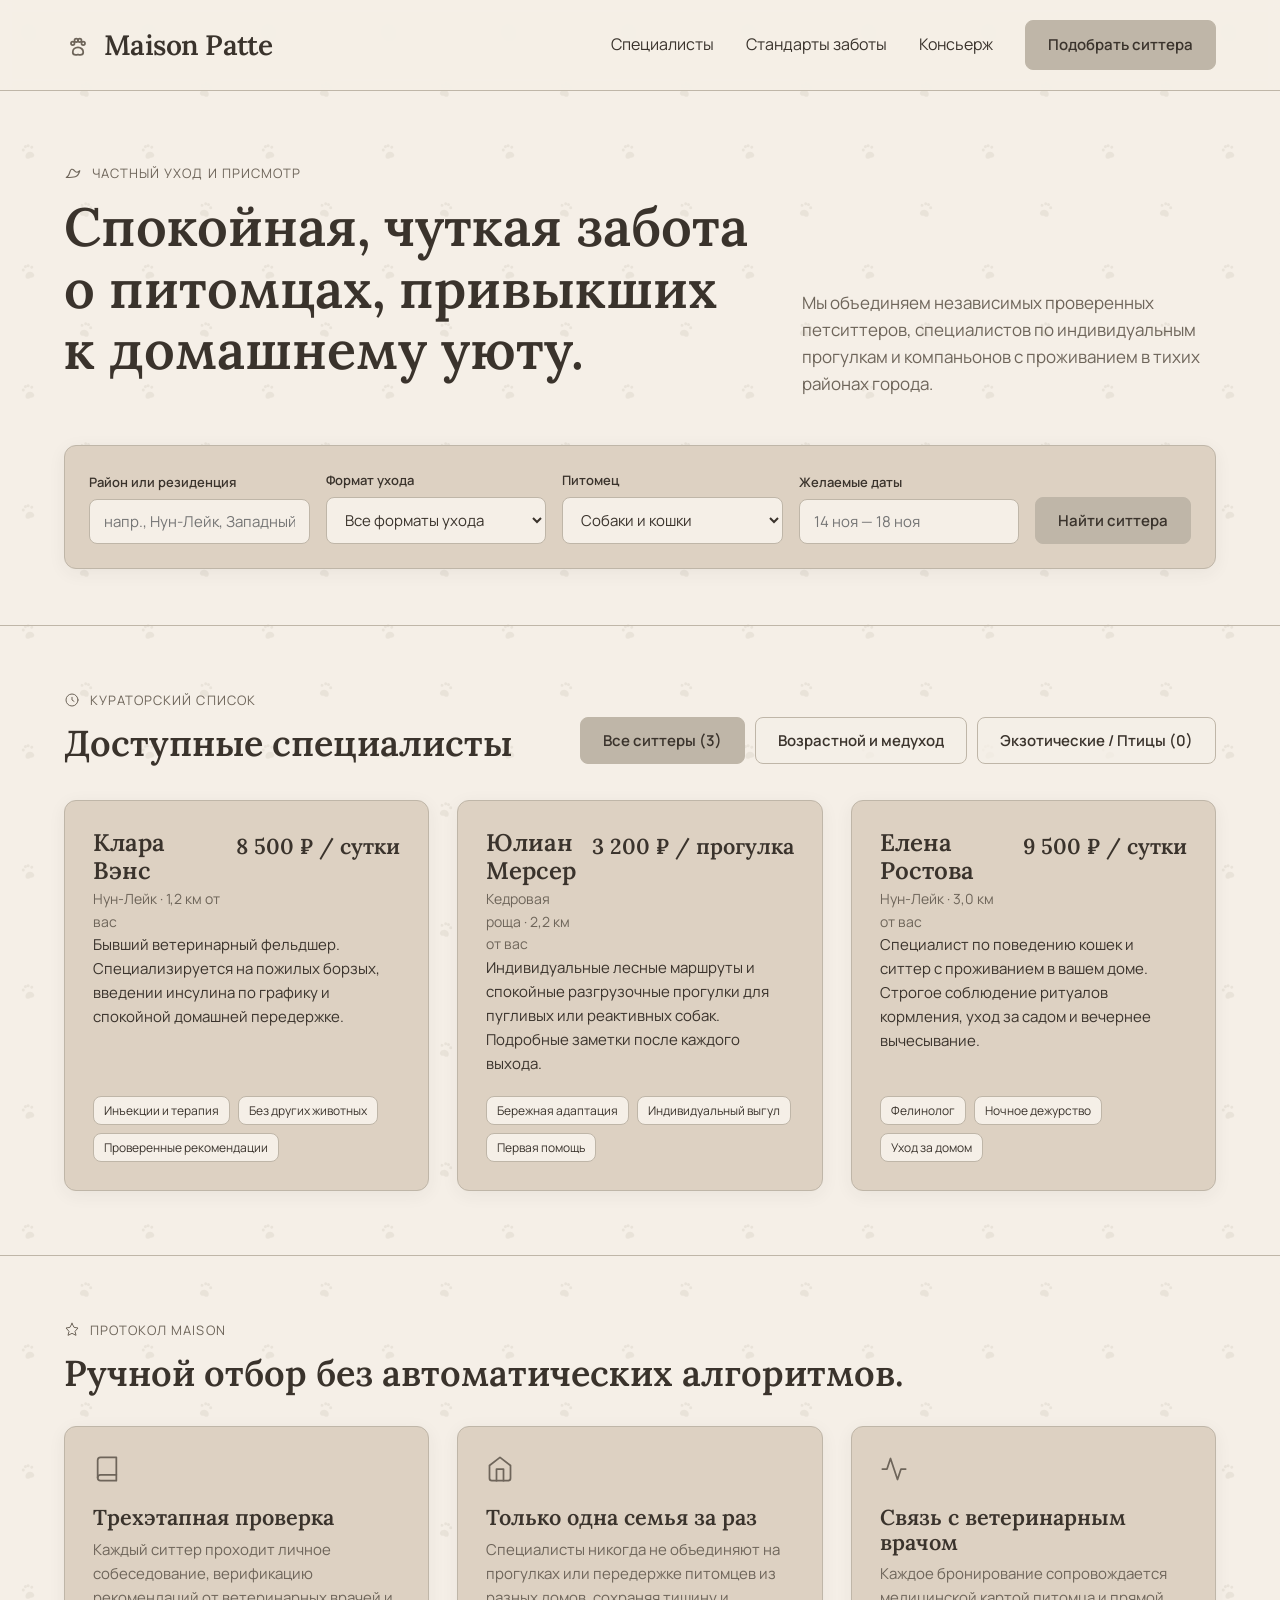
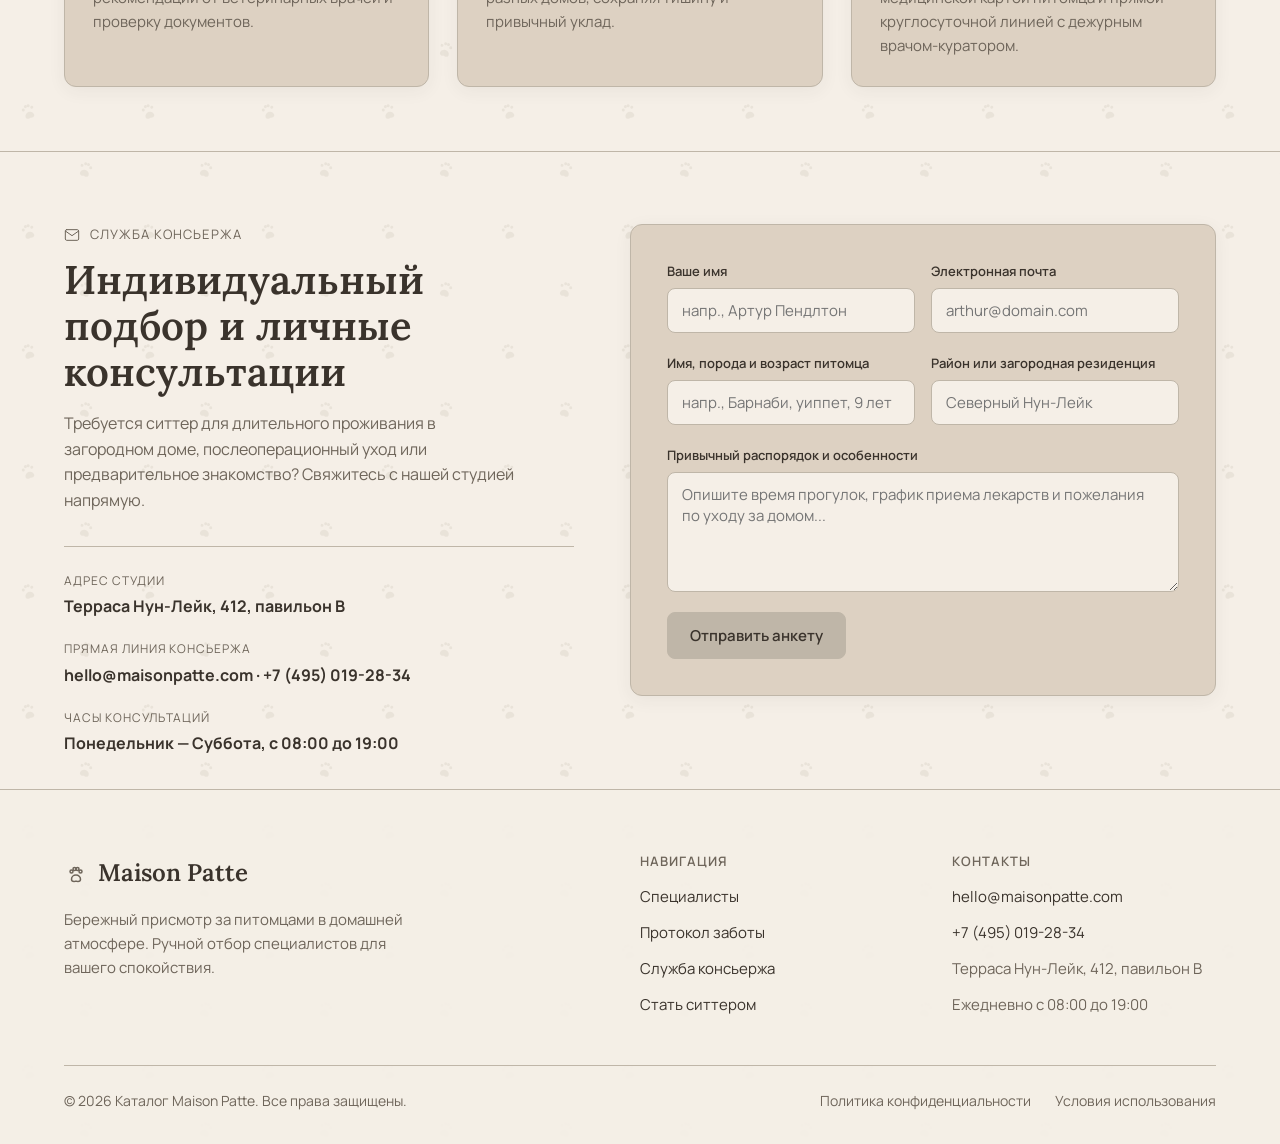
==== site_html.html @ e4f3e7a9 "Изменение цветовой палитры и стиля" ====
<!DOCTYPE html>
<html lang="ru">
<head>
  <meta charset="UTF-8" />
  <meta name="viewport" content="width=device-width, initial-scale=1.0" />
  <title>Maison Patte — Кураторский каталог петситтеров</title>
  <link rel="preconnect" href="https://fonts.googleapis.com">
  <link rel="preconnect" href="https://fonts.gstatic.com" crossorigin>
  <link href="https://fonts.googleapis.com/css2?family=Lora:ital,wght@0,500;0,600;1,400&family=Manrope:wght@400;500;600&display=swap" rel="stylesheet">
  <link rel="stylesheet" href="site_css.css">
</head>
<body>

  <header class="site-header">
    <div class="container nav-wrapper">
      <a href="#" class="brand">
        <svg width="28" height="28" viewBox="0 0 24 24" class="line-icon">
          <path d="M12 14c-2.5 0-4.5 1.8-4.5 4.2 0 1.5 1.2 2.3 2.6 2.3 1 0 1.9-.4 1.9-.4s.9.4 1.9.4c1.4 0 2.6-.8 2.6-2.3C16.5 15.8 14.5 14 12 14z"/>
          <circle cx="7.5" cy="10.5" r="1.5"/>
          <circle cx="10.5" cy="8" r="1.5"/>
          <circle cx="13.5" cy="8" r="1.5"/>
          <circle cx="16.5" cy="10.5" r="1.5"/>
        </svg>
        Maison Patte
      </a>
      <nav>
        <ul class="nav-links">
          <li><a href="#directory">Специалисты</a></li>
          <li><a href="#standards">Стандарты заботы</a></li>
          <li><a href="#contact">Консьерж</a></li>
          <li><a href="#contact" class="btn">Подобрать ситтера</a></li>
        </ul>
      </nav>
    </div>
  </header>

  <main>
    <section class="hero">
      <div class="container">
        <div class="hero-grid">
          <div>
            <div class="section-eyebrow">
              <svg width="18" height="18" viewBox="0 0 24 24" class="line-icon">
                <path d="M3 18c2-1 4-4 5-8 1-3 3-4 5-2 1 1 2 3 4 3 2 0 3-1 4-2-1 4-3 7-6 8-3 1-7 1-12 1z"/>
              </svg>
              Частный уход и присмотр
            </div>
            <h1>Спокойная, чуткая забота о питомцах, привыкших к домашнему уюту.</h1>
          </div>
          <p>
            Мы объединяем независимых проверенных петситтеров, специалистов по индивидуальным прогулкам и компаньонов с проживанием в тихих районах города.
          </p>
        </div>

        <form class="search-bar" onsubmit="event.preventDefault();">
          <div class="field-group">
            <label for="location">Район или резиденция</label>
            <input type="text" id="location" class="input-control" placeholder="напр., Нун-Лейк, Западный квартал" />
          </div>
          <div class="field-group">
            <label for="service">Формат ухода</label>
            <select id="service" class="input-control">
              <option value="all">Все форматы ухода</option>
              <option value="overnight">Проживание на дому</option>
              <option value="botanical">Индивидуальные прогулки в парках</option>
              <option value="feline">Уход за кошками и дневные визиты</option>
            </select>
          </div>
          <div class="field-group">
            <label for="companion">Питомец</label>
            <select id="companion" class="input-control">
              <option value="all">Собаки и кошки</option>
              <option value="dog">Только собаки</option>
              <option value="cat">Только кошки</option>
              <option value="senior">Пожилые / Особый уход</option>
            </select>
          </div>
          <div class="field-group">
            <label for="dates">Желаемые даты</label>
            <input type="text" id="dates" class="input-control" placeholder="14 ноя — 18 ноя" />
          </div>
          <button type="button" class="btn" onclick="filterSitters('all')">Найти ситтера</button>
        </form>
      </div>
    </section>

    <section id="directory" class="directory-section">
      <div class="container">
        <div class="directory-header">
          <div>
            <div class="section-eyebrow">
              <svg width="16" height="16" viewBox="0 0 24 24" class="line-icon">
                <circle cx="12" cy="12" r="9"/>
                <path d="M12 8v4l3 2"/>
              </svg>
              Кураторский список
            </div>
            <h2>Доступные специалисты</h2>
          </div>
          <div class="filter-group">
            <button class="btn" onclick="filterSitters('all')">Все ситтеры (3)</button>
            <button class="btn btn-outline" onclick="filterSitters('senior')">Возрастной и медуход</button>
            <button class="btn btn-outline" onclick="filterSitters('empty')">Экзотические / Птицы (0)</button>
          </div>
        </div>

        <div id="sitter-list" class="sitter-grid">
          <article class="sitter-card" data-category="senior">
            <div>
              <div class="sitter-meta">
                <div class="sitter-title">
                  <h3>Клара Вэнс</h3>
                  <div class="sitter-location">Нун-Лейк · 1,2 км от вас</div>
                </div>
                <span class="price-tag">8 500 ₽ / сутки</span>
              </div>
              <p class="sitter-bio">
                Бывший ветеринарный фельдшер. Специализируется на пожилых борзых, введении инсулина по графику и спокойной домашней передержке.
              </p>
            </div>
            <div>
              <ul class="tag-list">
                <li class="tag">Инъекции и терапия</li>
                <li class="tag">Без других животных</li>
                <li class="tag">Проверенные рекомендации</li>
              </ul>
            </div>
          </article>

          <article class="sitter-card" data-category="standard">
            <div>
              <div class="sitter-meta">
                <div class="sitter-title">
                  <h3>Юлиан Мерсер</h3>
                  <div class="sitter-location">Кедровая роща · 2,2 км от вас</div>
                </div>
                <span class="price-tag">3 200 ₽ / прогулка</span>
              </div>
              <p class="sitter-bio">
                Индивидуальные лесные маршруты и спокойные разгрузочные прогулки для пугливых или реактивных собак. Подробные заметки после каждого выхода.
              </p>
            </div>
            <div>
              <ul class="tag-list">
                <li class="tag">Бережная адаптация</li>
                <li class="tag">Индивидуальный выгул</li>
                <li class="tag">Первая помощь</li>
              </ul>
            </div>
          </article>

          <article class="sitter-card" data-category="senior">
            <div>
              <div class="sitter-meta">
                <div class="sitter-title">
                  <h3>Елена Ростова</h3>
                  <div class="sitter-location">Нун-Лейк · 3,0 км от вас</div>
                </div>
                <span class="price-tag">9 500 ₽ / сутки</span>
              </div>
              <p class="sitter-bio">
                Специалист по поведению кошек и ситтер с проживанием в вашем доме. Строгое соблюдение ритуалов кормления, уход за садом и вечернее вычесывание.
              </p>
            </div>
            <div>
              <ul class="tag-list">
                <li class="tag">Фелинолог</li>
                <li class="tag">Ночное дежурство</li>
                <li class="tag">Уход за домом</li>
              </ul>
            </div>
          </article>
        </div>

        <div id="empty-state" class="empty-state">
          <svg width="64" height="64" viewBox="0 0 64 64" class="line-icon">
            <path d="M12 48c6-1 10-6 12-14 2-7 6-10 11-7 3 2 5 7 9 7 4 0 6-3 8-6-2 9-6 16-14 19-6 2-15 1-26 1z"/>
            <circle cx="44" cy="20" r="2"/>
          </svg>
          <h3>По выбранным критериям специалистов не найдено</h3>
          <p>В данный момент в вашем районе нет свободных ситтеров, специализирующихся на экзотических животных или птицах.</p>
          <button class="btn" onclick="filterSitters('all')">Сбросить фильтры каталога</button>
        </div>
      </div>
    </section>

    <section id="standards" class="editorial-section">
      <div class="container">
        <div class="section-eyebrow">
          <svg width="16" height="16" viewBox="0 0 24 24" class="line-icon">
            <path d="M12 2L15 8L21 9L16.5 14L18 20L12 17L6 20L7.5 14L3 9L9 8L12 2Z"/>
          </svg>
          Протокол Maison
        </div>
        <h2>Ручной отбор без автоматических алгоритмов.</h2>

        <div class="editorial-grid">
          <div class="editorial-card">
            <svg width="28" height="28" viewBox="0 0 24 24" class="line-icon">
              <path d="M4 19.5A2.5 2.5 0 0 1 6.5 17H20"/>
              <path d="M6.5 2H20v20H6.5A2.5 2.5 0 0 1 4 19.5v-15A2.5 2.5 0 0 1 6.5 2z"/>
            </svg>
            <h3>Трехэтапная проверка</h3>
            <p>Каждый ситтер проходит личное собеседование, верификацию рекомендаций от ветеринарных врачей и проверку документов.</p>
          </div>
          <div class="editorial-card">
            <svg width="28" height="28" viewBox="0 0 24 24" class="line-icon">
              <path d="M3 9l9-7 9 7v11a2 2 0 0 1-2 2H5a2 2 0 0 1-2-2z"/>
              <polyline points="9 22 9 12 15 12 15 22"/>
            </svg>
            <h3>Только одна семья за раз</h3>
            <p>Специалисты никогда не объединяют на прогулках или передержке питомцев из разных домов, сохраняя тишину и привычный уклад.</p>
          </div>
          <div class="editorial-card">
            <svg width="28" height="28" viewBox="0 0 24 24" class="line-icon">
              <path d="M22 12h-4l-3 9L9 3l-3 9H2"/>
            </svg>
            <h3>Связь с ветеринарным врачом</h3>
            <p>Каждое бронирование сопровождается медицинской картой питомца и прямой круглосуточной линией с дежурным врачом-куратором.</p>
          </div>
        </div>
      </div>
    </section>

    <section id="contact" class="contact-section">
      <div class="container contact-grid">
        <div class="contact-info">
          <div class="section-eyebrow">
            <svg width="16" height="16" viewBox="0 0 24 24" class="line-icon">
              <path d="M4 4h16c1.1 0 2 .9 2 2v12c0 1.1-.9 2-2 2H4c-1.1 0-2-.9-2-2V6c0-1.1.9-2 2-2z"/>
              <polyline points="22,6 12,13 2,6"/>
            </svg>
            Служба консьержа
          </div>
          <h2>Индивидуальный подбор и личные консультации</h2>
          <p>
            Требуется ситтер для длительного проживания в загородном доме, послеоперационный уход или предварительное знакомство? Свяжитесь с нашей студией напрямую.
          </p>

          <div class="contact-details">
            <div class="detail-item">
              <span>Адрес студии</span>
              <strong>Терраса Нун-Лейк, 412, павильон B</strong>
            </div>
            <div class="detail-item">
              <span>Прямая линия консьержа</span>
              <strong>hello@maisonpatte.com · +7 (495) 019-28-34</strong>
            </div>
            <div class="detail-item">
              <span>Часы консультаций</span>
              <strong>Понедельник — Суббота, с 08:00 до 19:00</strong>
            </div>
          </div>
        </div>

        <form class="contact-form" onsubmit="event.preventDefault();">
          <div class="form-row">
            <div class="field-group">
              <label for="name">Ваше имя</label>
              <input type="text" id="name" class="input-control" placeholder="напр., Артур Пендлтон" required />
            </div>
            <div class="field-group">
              <label for="email">Электронная почта</label>
              <input type="email" id="email" class="input-control" placeholder="arthur@domain.com" required />
            </div>
          </div>

          <div class="form-row">
            <div class="field-group">
              <label for="pet-profile">Имя, порода и возраст питомца</label>
              <input type="text" id="pet-profile" class="input-control" placeholder="напр., Барнаби, уиппет, 9 лет" />
            </div>
            <div class="field-group">
              <label for="district">Район или загородная резиденция</label>
              <input type="text" id="district" class="input-control" placeholder="Северный Нун-Лейк" />
            </div>
          </div>

          <div class="field-group">
            <label for="notes">Привычный распорядок и особенности</label>
            <textarea id="notes" class="input-control" placeholder="Опишите время прогулок, график приема лекарств и пожелания по уходу за домом..."></textarea>
          </div>

          <div>
            <button type="submit" class="btn">Отправить анкету</button>
          </div>
        </form>
      </div>
    </section>
  </main>

  <footer class="site-footer">
    <div class="container">
      <div class="footer-grid">
        <div class="footer-col">
          <div class="footer-brand">
            <svg viewBox="0 0 24 24" class="line-icon">
              <path d="M12 14c-2.5 0-4.5 1.8-4.5 4.2 0 1.5 1.2 2.3 2.6 2.3 1 0 1.9-.4 1.9-.4s.9.4 1.9.4c1.4 0 2.6-.8 2.6-2.3C16.5 15.8 14.5 14 12 14z"/>
              <circle cx="7.5" cy="10.5" r="1.5"/>
              <circle cx="10.5" cy="8" r="1.5"/>
              <circle cx="13.5" cy="8" r="1.5"/>
              <circle cx="16.5" cy="10.5" r="1.5"/>
            </svg>
            Maison Patte
          </div>
          <p>Бережный присмотр за питомцами в домашней атмосфере. Ручной отбор специалистов для вашего спокойствия.</p>
        </div>
        
        <div class="footer-col">
          <h4>Навигация</h4>
          <ul class="footer-links">
            <li><a href="#directory">Специалисты</a></li>
            <li><a href="#standards">Протокол заботы</a></li>
            <li><a href="#contact">Служба консьержа</a></li>
            <li><a href="#">Стать ситтером</a></li>
          </ul>
        </div>
        
        <div class="footer-col">
          <h4>Контакты</h4>
          <ul class="footer-links">
            <li><a href="mailto:hello@maisonpatte.com">hello@maisonpatte.com</a></li>
            <li><a href="tel:+74950192834">+7 (495) 019-28-34</a></li>
            <li>Терраса Нун-Лейк, 412, павильон B</li>
            <li>Ежедневно с 08:00 до 19:00</li>
          </ul>
        </div>
      </div>
      
      <div class="footer-bottom">
        <span>© 2026 Каталог Maison Patte. Все права защищены.</span>
        <div class="footer-legal">
          <a href="#">Политика конфиденциальности</a>
          <a href="#">Условия использования</a>
        </div>
      </div>
    </div>
  </footer>

  <script>
    function filterSitters(category) {
      const cards = document.querySelectorAll('.sitter-card');
      const grid = document.getElementById('sitter-list');
      const empty = document.getElementById('empty-state');

      if (category === 'empty') {
        grid.style.display = 'none';
        empty.style.display = 'block';
        return;
      }

      grid.style.display = 'grid';
      empty.style.display = 'none';

      cards.forEach(card => {
        if (category === 'all' || card.dataset.category === category) {
          card.style.display = 'flex';
        } else {
          card.style.display = 'none';
        }
      });
    }
  </script>
</body>
</html>
---- site_css.css ----
:root {
  --bg-primary: #F5EFE7;
  --bg-surface: #DDD1C2;
  --accent-primary: #BFB6A8;
  --accent-hover: #9E9485;
  --text-primary: #3A332C;
  --text-muted: #6E655A;
  --border-color: #BFB6A8;
  --border-subtle: 1px solid #BFB6A8;
  --radius-sm: 8px;
  --radius-md: 12px;
  --shadow-subtle: 0 4px 18px rgba(58, 51, 44, 0.06);
  --font-serif: 'Lora', Georgia, serif;
  --font-sans: 'Manrope', -apple-system, BlinkMacSystemFont, sans-serif;
}

* {
  box-sizing: border-box;
  margin: 0;
  padding: 0;
}

body {
  background-color: var(--bg-primary);
  background-image: url("data:image/svg+xml,%3Csvg xmlns='http://www.w3.org/2000/svg' width='120' height='120' viewBox='0 0 120 120'%3E%3Cg fill='%23BFB6A8' fill-opacity='0.22'%3E%3Cg transform='translate(16, 18) rotate(-18 12 12)'%3E%3Cpath d='M12 14c-2.5 0-4.5 1.8-4.5 4.2 0 1.5 1.2 2.3 2.6 2.3 1 0 1.9-.4 1.9-.4s.9.4 1.9.4c1.4 0 2.6-.8 2.6-2.3C16.5 15.8 14.5 14 12 14z'/%3E%3Ccircle cx='7.5' cy='10.5' r='1.5'/%3E%3Ccircle cx='10.5' cy='8' r='1.5'/%3E%3Ccircle cx='13.5' cy='8' r='1.5'/%3E%3Ccircle cx='16.5' cy='10.5' r='1.5'/%3E%3C/g%3E%3Cg transform='translate(74, 76) rotate(16 12 12)'%3E%3Cpath d='M12 14c-2.5 0-4.5 1.8-4.5 4.2 0 1.5 1.2 2.3 2.6 2.3 1 0 1.9-.4 1.9-.4s.9.4 1.9.4c1.4 0 2.6-.8 2.6-2.3C16.5 15.8 14.5 14 12 14z'/%3E%3Ccircle cx='7.5' cy='10.5' r='1.5'/%3E%3Ccircle cx='10.5' cy='8' r='1.5'/%3E%3Ccircle cx='13.5' cy='8' r='1.5'/%3E%3Ccircle cx='16.5' cy='10.5' r='1.5'/%3E%3C/g%3E%3C/g%3E%3C/svg%3E");
  background-repeat: repeat;
  background-size: 120px 120px;
  color: var(--text-primary);
  font-family: var(--font-sans);
  font-size: 16px;
  line-height: 1.6;
  text-align: left;
  -webkit-font-smoothing: antialiased;
}

h1, h2, h3, h4 {
  font-family: var(--font-serif);
  color: var(--text-primary);
  font-weight: 600;
  line-height: 1.15;
  text-align: left;
}

a {
  color: var(--text-primary);
  text-decoration: none;
  transition: color 0.2s ease;
}

a:hover {
  color: var(--accent-hover);
}

.container {
  max-width: 1200px;
  margin: 0 auto;
  padding: 0 24px;
}

/* Шапка сайта */
.site-header {
  border-bottom: var(--border-subtle);
  background-color: rgba(245, 239, 231, 0.92);
  backdrop-filter: blur(6px);
  padding: 20px 0;
}

.nav-wrapper {
  display: flex;
  justify-content: space-between;
  align-items: center;
  gap: 24px;
  flex-wrap: wrap;
}

.brand {
  display: flex;
  align-items: center;
  gap: 12px;
  font-family: var(--font-serif);
  font-size: 1.75rem;
  font-weight: 600;
  letter-spacing: -0.02em;
}

.nav-links {
  display: flex;
  gap: 32px;
  align-items: center;
  list-style: none;
  flex-wrap: wrap;
}

/* Кнопки */
.btn {
  display: inline-flex;
  align-items: center;
  justify-content: flex-start;
  gap: 8px;
  background-color: var(--accent-primary);
  color: var(--text-primary);
  font-family: var(--font-sans);
  font-size: 0.9375rem;
  font-weight: 600;
  padding: 12px 22px;
  border: var(--border-subtle);
  border-color: var(--accent-primary);
  border-radius: var(--radius-sm);
  cursor: pointer;
  transition: background-color 0.2s ease, border-color 0.2s ease, color 0.2s ease;
}

.btn:hover {
  background-color: var(--accent-hover);
  border-color: var(--accent-hover);
  color: var(--bg-primary);
}

.btn-outline {
  background-color: rgba(245, 239, 231, 0.75);
  color: var(--text-primary);
  border: var(--border-subtle);
}

.btn-outline:hover {
  background-color: var(--bg-surface);
  border-color: var(--accent-hover);
  color: var(--text-primary);
}

/* Заголовки секций и линейные иконки */
.section-eyebrow {
  display: flex;
  align-items: center;
  gap: 10px;
  font-size: 0.8125rem;
  text-transform: uppercase;
  letter-spacing: 0.08em;
  color: var(--text-muted);
  margin-bottom: 12px;
}

.line-icon {
  stroke: var(--text-muted);
  fill: none;
  stroke-width: 1.5;
  stroke-linecap: round;
  stroke-linejoin: round;
  flex-shrink: 0;
}

/* Главный экран и поиск */
.hero {
  padding: 72px 0 56px;
  border-bottom: var(--border-subtle);
}

.hero-grid {
  display: grid;
  grid-template-columns: 1.25fr 0.75fr;
  gap: 48px;
  align-items: end;
  margin-bottom: 48px;
}

.hero h1 {
  font-size: clamp(2.35rem, 4.2vw, 3.75rem);
  margin-bottom: 16px;
}

.hero p {
  color: var(--text-muted);
  font-size: 1.0625rem;
  max-width: 54ch;
}

.search-bar {
  background-color: var(--bg-surface);
  border: var(--border-subtle);
  border-radius: var(--radius-md);
  box-shadow: var(--shadow-subtle);
  padding: 24px;
  display: grid;
  grid-template-columns: repeat(4, 1fr) auto;
  gap: 16px;
  align-items: end;
}

.field-group {
  display: flex;
  flex-direction: column;
  gap: 6px;
}

.field-group label {
  font-size: 0.8125rem;
  font-weight: 600;
  color: var(--text-primary);
}

.input-control {
  background-color: var(--bg-primary);
  border: var(--border-subtle);
  border-radius: var(--radius-sm);
  padding: 11px 14px;
  font-family: var(--font-sans);
  font-size: 0.9375rem;
  color: var(--text-primary);
  width: 100%;
}

.input-control:focus {
  outline: 1px solid var(--accent-hover);
}

/* Каталог ситтеров */
.directory-section {
  padding: 64px 0;
  border-bottom: var(--border-subtle);
}

.directory-header {
  display: flex;
  justify-content: space-between;
  align-items: flex-end;
  margin-bottom: 36px;
  gap: 24px;
  flex-wrap: wrap;
}

.directory-header h2 {
  font-size: 2.25rem;
}

.filter-group {
  display: flex;
  gap: 10px;
  flex-wrap: wrap;
}

.sitter-grid {
  display: grid;
  grid-template-columns: repeat(auto-fill, minmax(340px, 1fr));
  gap: 28px;
}

.sitter-card {
  background-color: var(--bg-surface);
  border: var(--border-subtle);
  border-radius: var(--radius-md);
  box-shadow: var(--shadow-subtle);
  padding: 28px;
  display: flex;
  flex-direction: column;
  justify-content: space-between;
  gap: 20px;
}

.sitter-meta {
  display: flex;
  justify-content: space-between;
  align-items: flex-start;
  gap: 16px;
}

.sitter-title h3 {
  font-size: 1.5rem;
  margin-bottom: 4px;
}

.sitter-location {
  font-size: 0.875rem;
  color: var(--text-muted);
}

.price-tag {
  font-family: var(--font-serif);
  font-size: 1.35rem;
  font-weight: 600;
  color: var(--text-primary);
  white-space: nowrap;
}

.sitter-bio {
  font-size: 0.9375rem;
  color: var(--text-primary);
}

.tag-list {
  display: flex;
  flex-wrap: wrap;
  gap: 8px;
  list-style: none;
}

.tag {
  font-size: 0.75rem;
  padding: 4px 10px;
  background-color: var(--bg-primary);
  border: var(--border-subtle);
  border-radius: var(--radius-sm);
  color: var(--text-primary);
}

/* Пустое состояние */
.empty-state {
  display: none;
  background-color: var(--bg-surface);
  border: var(--border-subtle);
  border-radius: var(--radius-md);
  box-shadow: var(--shadow-subtle);
  padding: 48px 32px;
  max-width: 580px;
}

.empty-state svg {
  margin-bottom: 16px;
}

.empty-state h3 {
  font-size: 1.75rem;
  margin-bottom: 8px;
}

.empty-state p {
  color: var(--text-muted);
  margin-bottom: 20px;
}

/* Стандарты заботы */
.editorial-section {
  padding: 64px 0;
  border-bottom: var(--border-subtle);
}

.editorial-section h2 {
  font-size: 2.25rem;
}

.editorial-grid {
  display: grid;
  grid-template-columns: repeat(3, 1fr);
  gap: 28px;
  margin-top: 32px;
}

.editorial-card {
  background-color: var(--bg-surface);
  border: var(--border-subtle);
  border-radius: var(--radius-md);
  box-shadow: var(--shadow-subtle);
  padding: 28px;
}

.editorial-card h3 {
  font-size: 1.35rem;
  margin: 14px 0 8px;
}

.editorial-card p {
  font-size: 0.9375rem;
  color: var(--text-muted);
}

/* Секция контактов (Noon-Lake Layout) */
.contact-section {
  padding: 72px 0 32px;
}

.contact-grid {
  display: grid;
  grid-template-columns: 1fr 1.15fr;
  gap: 56px;
  align-items: start;
}

.contact-info h2 {
  font-size: 2.5rem;
  margin-bottom: 16px;
}

.contact-info p {
  color: var(--text-muted);
  margin-bottom: 32px;
  max-width: 46ch;
}

.contact-details {
  display: grid;
  gap: 20px;
  border-top: var(--border-subtle);
  padding-top: 24px;
}

.detail-item span {
  display: block;
  font-size: 0.75rem;
  text-transform: uppercase;
  letter-spacing: 0.08em;
  color: var(--text-muted);
  margin-bottom: 4px;
}

.contact-form {
  background-color: var(--bg-surface);
  border: var(--border-subtle);
  border-radius: var(--radius-md);
  box-shadow: var(--shadow-subtle);
  padding: 36px;
  display: grid;
  gap: 20px;
}

.form-row {
  display: grid;
  grid-template-columns: 1fr 1fr;
  gap: 16px;
}

textarea.input-control {
  min-height: 120px;
  resize: vertical;
}

/* Расширенный подвал */
.site-footer {
  background-color: rgba(245, 239, 231, 0.92);
  padding: 64px 0 32px;
  border-top: var(--border-subtle);
}

.footer-grid {
  display: grid;
  grid-template-columns: 2fr 1fr 1fr;
  gap: 48px;
  margin-bottom: 48px;
}

.footer-col h4 {
  font-family: var(--font-sans);
  font-size: 0.8125rem;
  text-transform: uppercase;
  letter-spacing: 0.08em;
  color: var(--text-muted);
  margin-bottom: 16px;
}

.footer-brand {
  display: flex;
  align-items: center;
  gap: 10px;
  font-family: var(--font-serif);
  font-size: 1.5rem;
  font-weight: 600;
  color: var(--text-primary);
  margin-bottom: 16px;
}

.footer-brand .line-icon {
  width: 24px;
  height: 24px;
}

.footer-col p {
  color: var(--text-muted);
  font-size: 0.9375rem;
  max-width: 38ch;
}

.footer-links {
  list-style: none;
  display: flex;
  flex-direction: column;
  gap: 12px;
}

.footer-links a {
  font-size: 0.9375rem;
}

.footer-links li {
  font-size: 0.9375rem;
  color: var(--text-muted);
}

.footer-bottom {
  border-top: var(--border-subtle);
  padding-top: 24px;
  display: flex;
  justify-content: space-between;
  align-items: center;
  flex-wrap: wrap;
  gap: 16px;
  font-size: 0.875rem;
  color: var(--text-muted);
}

.footer-legal {
  display: flex;
  gap: 24px;
}

.footer-legal a {
  color: var(--text-muted);
}

.footer-legal a:hover {
  color: var(--accent-hover);
}

@media (max-width: 960px) {
  .hero-grid,
  .search-bar,
  .editorial-grid,
  .contact-grid,
  .form-row,
  .footer-grid {
    grid-template-columns: 1fr;
  }
  .footer-grid {
    gap: 32px;
  }
  .footer-bottom {
    flex-direction: column;
    align-items: flex-start;
  }
}
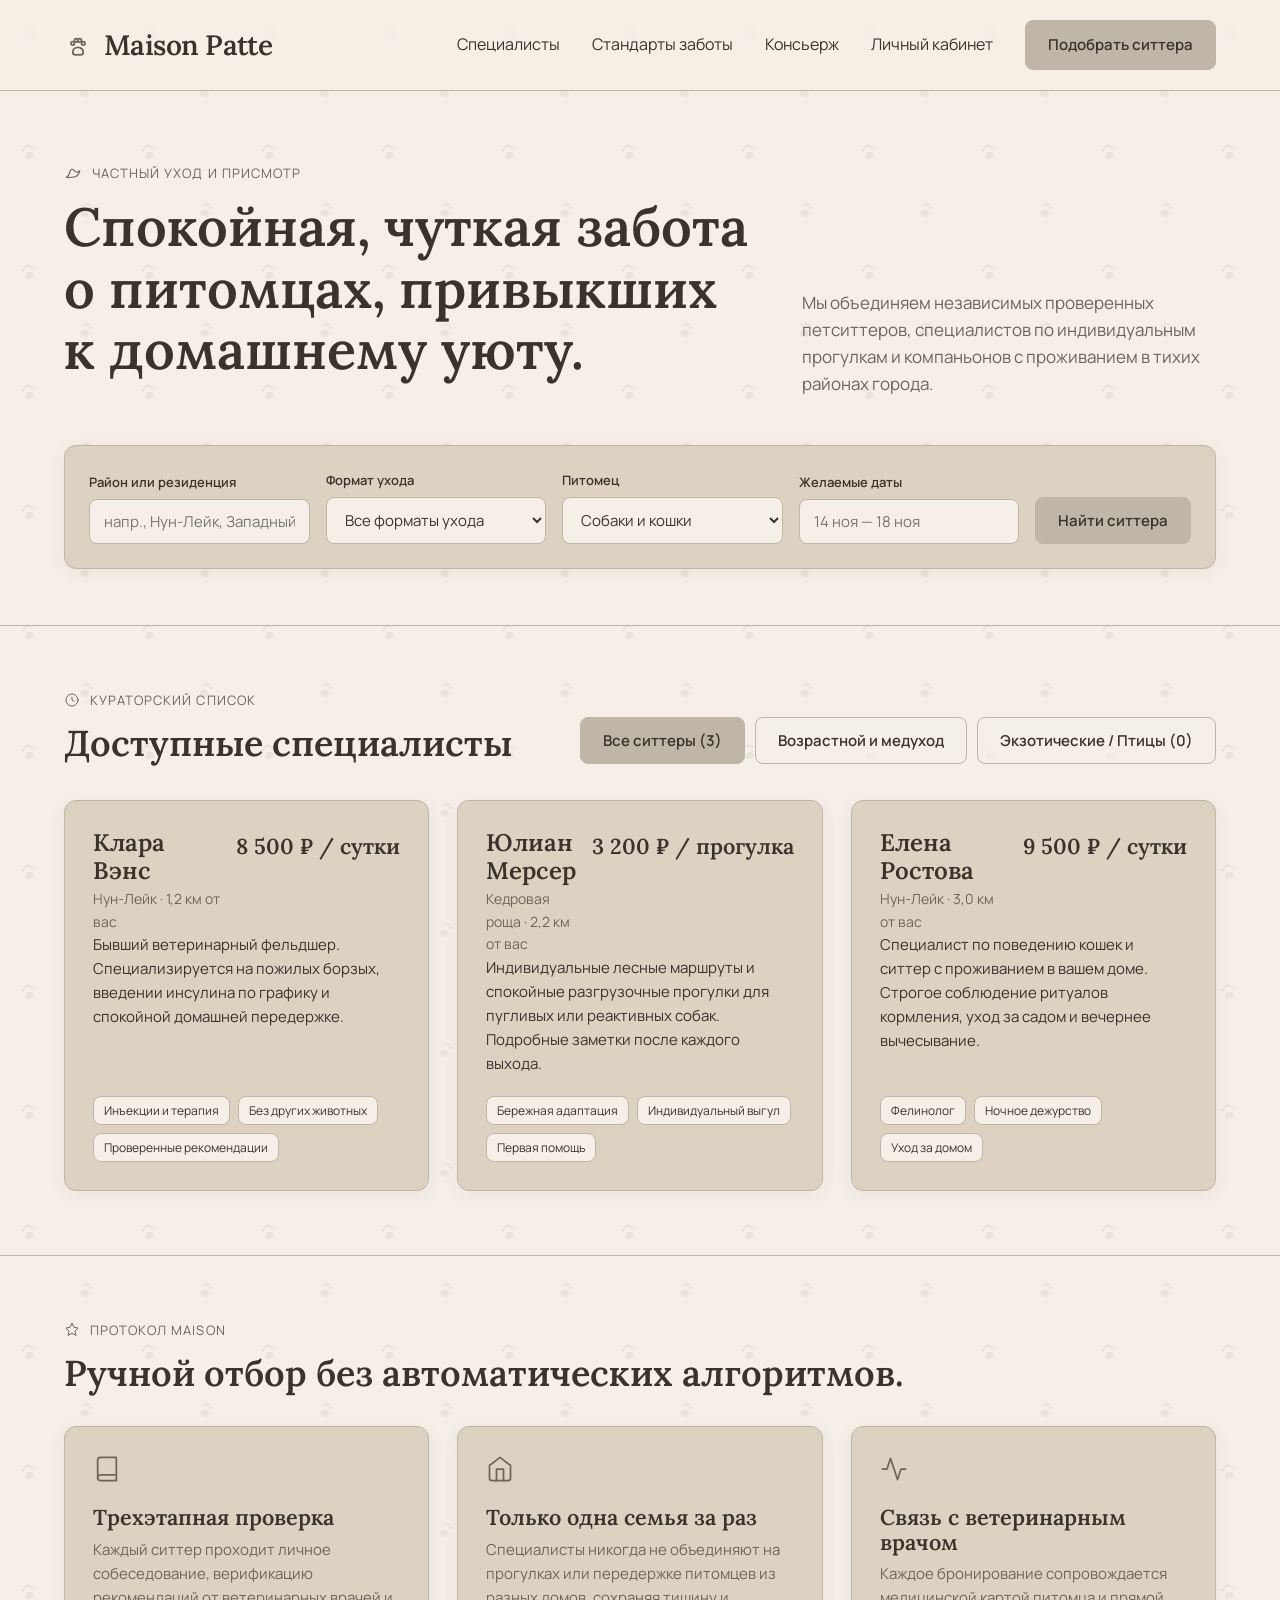
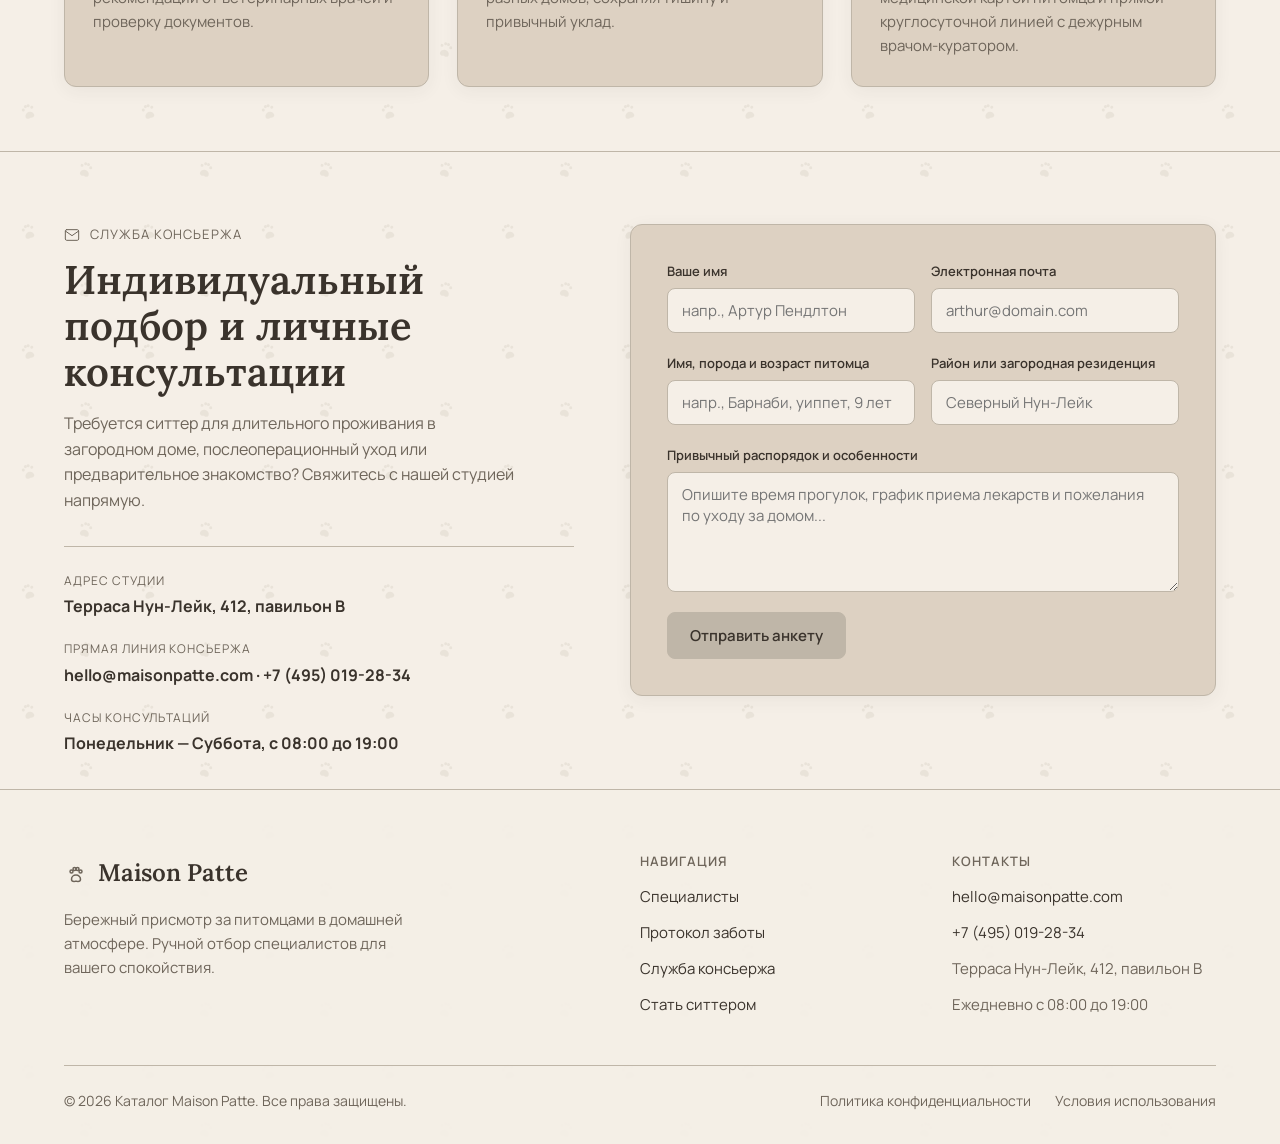
==== commit 5ba82e2c: "Добавление кнокпки личного кабинета на основной сайт" ====
--- a/site_html.html
+++ b/site_html.html
@@ -28,6 +28,7 @@
           <li><a href="#directory">Специалисты</a></li>
           <li><a href="#standards">Стандарты заботы</a></li>
           <li><a href="#contact">Консьерж</a></li>
+          <li><a href="/dashboard">Личный кабинет</a></li>
           <li><a href="#contact" class="btn">Подобрать ситтера</a></li>
         </ul>
       </nav>
